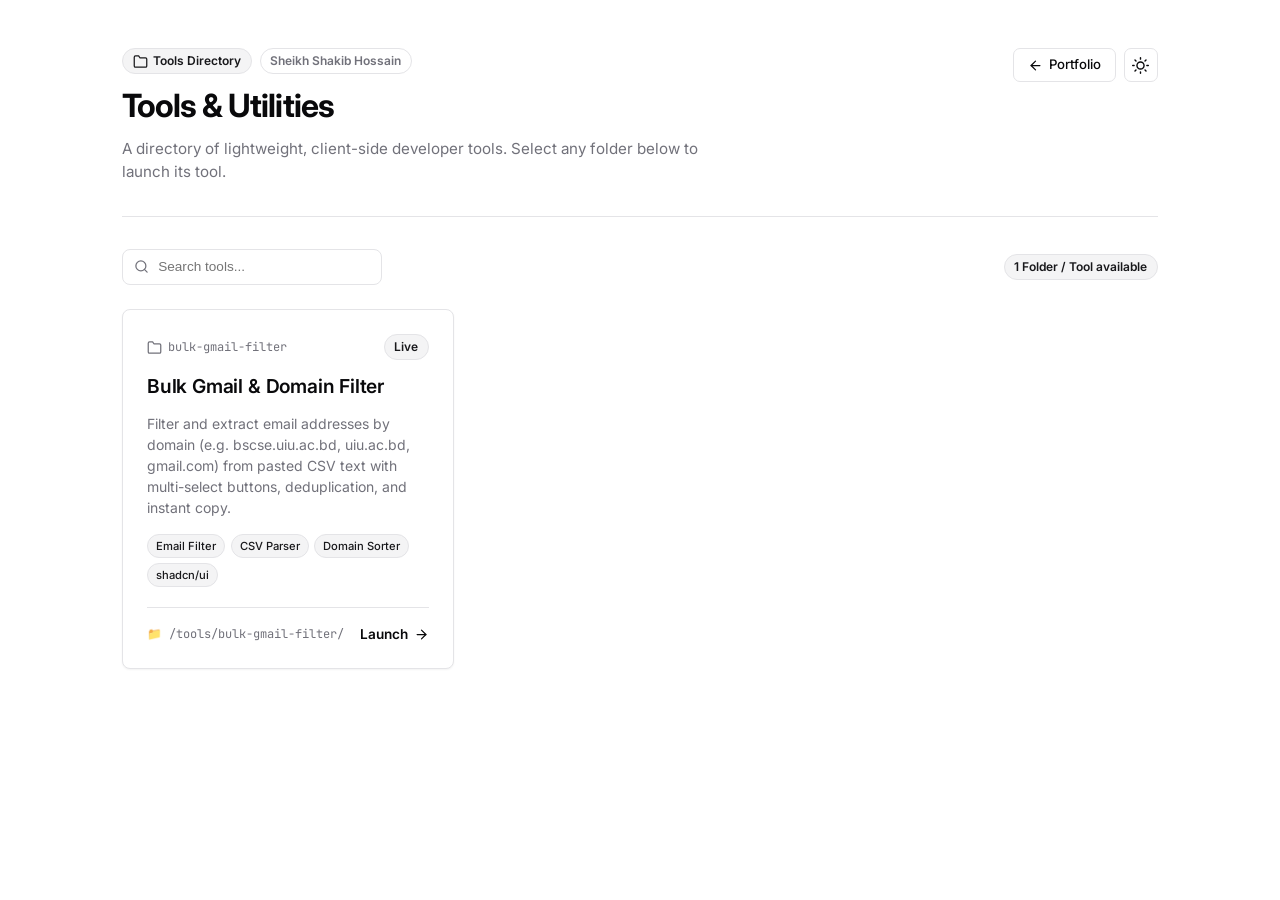
==== tools/index.html @ 1841dfca "tools" ====
<!DOCTYPE html>
<html lang="en">
<head>
  <meta charset="UTF-8">
  <meta name="viewport" content="width=device-width, initial-scale=1.0">
  <title>Tools Directory | Sheikh Shakib Hossain</title>
  <meta name="description" content="Directory of developer utilities and web tools built by Sheikh Shakib Hossain.">
  <meta name="author" content="Sheikh Shakib Hossain">

  <!-- Inter Font -->
  <link rel="preconnect" href="https://fonts.googleapis.com">
  <link rel="preconnect" href="https://fonts.gstatic.com" crossorigin>
  <link href="https://fonts.googleapis.com/css2?family=Inter:wght@400;500;600;700&family=JetBrains+Mono:wght@400;500&display=swap" rel="stylesheet">

  <style>
    /* shadcn/ui Inspired Black & White Theme */
    :root {
      --font-sans: "Inter", -apple-system, BlinkMacSystemFont, "Segoe UI", Roboto, "Helvetica Neue", Arial, sans-serif;
      --font-mono: "JetBrains Mono", ui-monospace, SFMono-Regular, Menlo, Monaco, Consolas, monospace;

      --background: #ffffff;
      --foreground: #09090b;
      --card: #ffffff;
      --card-foreground: #09090b;
      --primary: #18181b;
      --primary-foreground: #fafafa;
      --secondary: #f4f4f5;
      --secondary-foreground: #18181b;
      --muted: #f4f4f5;
      --muted-foreground: #71717a;
      --accent: #f4f4f5;
      --accent-foreground: #18181b;
      --border: #e4e4e7;
      --input: #e4e4e7;
      --input-focus: #09090b;
      --ring: #18181b;
      --radius: 0.5rem;
      --shadow-sm: 0 1px 2px 0 rgba(0, 0, 0, 0.05);
      --shadow: 0 1px 3px 0 rgba(0, 0, 0, 0.1), 0 1px 2px -1px rgba(0, 0, 0, 0.1);
      --shadow-md: 0 4px 6px -1px rgba(0, 0, 0, 0.1);
    }

    .dark {
      --background: #09090b;
      --foreground: #fafafa;
      --card: #09090b;
      --card-foreground: #fafafa;
      --primary: #fafafa;
      --primary-foreground: #18181b;
      --secondary: #27272a;
      --secondary-foreground: #fafafa;
      --muted: #27272a;
      --muted-foreground: #a1a1aa;
      --accent: #27272a;
      --accent-foreground: #fafafa;
      --border: #27272a;
      --input: #27272a;
      --input-focus: #fafafa;
      --ring: #d4d4d8;
      --shadow-sm: 0 1px 2px 0 rgba(0, 0, 0, 0.5);
      --shadow: 0 1px 3px 0 rgba(0, 0, 0, 0.5);
      --shadow-md: 0 4px 6px -1px rgba(0, 0, 0, 0.5);
    }

    *, *::before, *::after {
      box-sizing: border-box;
      margin: 0;
      padding: 0;
    }

    body {
      font-family: var(--font-sans);
      background-color: var(--background);
      color: var(--foreground);
      line-height: 1.5;
      min-height: 100vh;
      -webkit-font-smoothing: antialiased;
      -moz-osx-font-smoothing: grayscale;
      transition: background-color 0.2s ease, color 0.2s ease;
    }

    .container {
      max-width: 1100px;
      margin: 0 auto;
      padding: 2rem 1.25rem 4rem;
    }

    @media (min-width: 768px) {
      .container {
        padding: 3rem 2rem 5rem;
      }
    }

    /* Header */
    .header {
      display: flex;
      flex-direction: column;
      gap: 1.25rem;
      padding-bottom: 2rem;
      border-bottom: 1px solid var(--border);
      margin-bottom: 2rem;
    }

    @media (min-width: 640px) {
      .header {
        flex-direction: row;
        align-items: flex-start;
        justify-content: space-between;
      }
    }

    .header-info {
      display: flex;
      flex-direction: column;
      gap: 0.5rem;
    }

    .badge-group {
      display: flex;
      align-items: center;
      gap: 0.5rem;
    }

    .badge {
      display: inline-flex;
      align-items: center;
      gap: 0.35rem;
      font-size: 0.75rem;
      font-weight: 600;
      padding: 0.2rem 0.6rem;
      border-radius: 9999px;
      background-color: var(--secondary);
      color: var(--secondary-foreground);
      border: 1px solid var(--border);
    }

    .badge-outline {
      background: transparent;
      color: var(--muted-foreground);
    }

    .title {
      font-size: 2rem;
      font-weight: 700;
      letter-spacing: -0.03em;
      color: var(--foreground);
    }

    .description {
      font-size: 0.95rem;
      color: var(--muted-foreground);
      max-width: 620px;
    }

    .header-actions {
      display: flex;
      align-items: center;
      gap: 0.5rem;
    }

    /* Buttons */
    .btn {
      display: inline-flex;
      align-items: center;
      justify-content: center;
      gap: 0.4rem;
      font-family: var(--font-sans);
      font-size: 0.825rem;
      font-weight: 500;
      height: 2.15rem;
      padding: 0 0.85rem;
      border-radius: calc(var(--radius) - 1px);
      cursor: pointer;
      border: 1px solid transparent;
      transition: all 0.15s ease-in-out;
      outline: none;
      text-decoration: none;
      white-space: nowrap;
    }

    .btn:focus-visible {
      box-shadow: 0 0 0 2px var(--background), 0 0 0 4px var(--ring);
    }

    .btn-primary {
      background-color: var(--primary);
      color: var(--primary-foreground);
      border-color: var(--primary);
    }

    .btn-primary:hover {
      opacity: 0.9;
    }

    .btn-outline {
      background-color: transparent;
      color: var(--foreground);
      border-color: var(--border);
    }

    .btn-outline:hover {
      background-color: var(--accent);
    }

    .btn-icon-only {
      width: 2.15rem;
      padding: 0;
    }

    /* Toolbar / Search */
    .toolbar {
      display: flex;
      align-items: center;
      justify-content: space-between;
      gap: 1rem;
      margin-bottom: 1.5rem;
      flex-wrap: wrap;
    }

    .search-box {
      position: relative;
      display: inline-flex;
      align-items: center;
      min-width: 260px;
    }

    .search-box svg {
      position: absolute;
      left: 0.75rem;
      color: var(--muted-foreground);
      pointer-events: none;
    }

    .search-input {
      width: 100%;
      height: 2.25rem;
      padding: 0 0.75rem 0 2.2rem;
      font-size: 0.85rem;
      background: var(--background);
      border: 1px solid var(--border);
      border-radius: var(--radius);
      color: var(--foreground);
      outline: none;
      transition: border-color 0.15s, box-shadow 0.15s;
    }

    .search-input:focus {
      border-color: var(--input-focus);
      box-shadow: 0 0 0 1px var(--input-focus);
    }

    /* Grid of Tools */
    .tools-grid {
      display: grid;
      grid-template-columns: 1fr;
      gap: 1.25rem;
    }

    @media (min-width: 640px) {
      .tools-grid {
        grid-template-columns: repeat(auto-fill, minmax(320px, 1fr));
      }
    }

    /* Tool Card */
    .tool-card {
      background: var(--card);
      border: 1px solid var(--border);
      border-radius: var(--radius);
      padding: 1.5rem;
      box-shadow: var(--shadow-sm);
      display: flex;
      flex-direction: column;
      justify-content: space-between;
      transition: all 0.2s ease-in-out;
      text-decoration: none;
      color: inherit;
      position: relative;
      overflow: hidden;
    }

    .tool-card:hover {
      border-color: var(--foreground);
      box-shadow: var(--shadow);
      transform: translateY(-2px);
    }

    .card-top {
      display: flex;
      flex-direction: column;
      gap: 0.75rem;
      margin-bottom: 1.25rem;
    }

    .card-meta {
      display: flex;
      align-items: center;
      justify-content: space-between;
      gap: 0.5rem;
    }

    .folder-tag {
      font-family: var(--font-mono);
      font-size: 0.75rem;
      color: var(--muted-foreground);
      display: flex;
      align-items: center;
      gap: 0.35rem;
    }

    .tool-name {
      font-size: 1.2rem;
      font-weight: 600;
      letter-spacing: -0.01em;
      color: var(--foreground);
    }

    .tool-desc {
      font-size: 0.875rem;
      color: var(--muted-foreground);
      line-height: 1.5;
    }

    .tags-container {
      display: flex;
      flex-wrap: wrap;
      gap: 0.35rem;
      margin-top: 0.25rem;
    }

    .tag-chip {
      font-size: 0.7rem;
      padding: 0.15rem 0.5rem;
      border-radius: 9999px;
      background: var(--secondary);
      color: var(--secondary-foreground);
      border: 1px solid var(--border);
      font-weight: 500;
    }

    .card-footer {
      display: flex;
      align-items: center;
      justify-content: space-between;
      padding-top: 1rem;
      border-top: 1px solid var(--border);
      margin-top: auto;
    }

    .launch-link {
      display: inline-flex;
      align-items: center;
      gap: 0.35rem;
      font-size: 0.85rem;
      font-weight: 600;
      color: var(--foreground);
    }

    .tool-card:hover .launch-link svg {
      transform: translateX(3px);
    }

    .launch-link svg {
      transition: transform 0.15s ease;
    }

    /* Empty state */
    .empty-state {
      text-align: center;
      padding: 3rem 1rem;
      color: var(--muted-foreground);
      display: none;
    }

    /* Icon */
    .icon {
      width: 15px;
      height: 15px;
      stroke-width: 2;
      stroke: currentColor;
      fill: none;
      stroke-linecap: round;
      stroke-linejoin: round;
      display: inline-block;
      vertical-align: middle;
    }

    .icon-md {
      width: 17px;
      height: 17px;
    }
  </style>
</head>
<body>
  <div class="container">
    <!-- Header -->
    <header class="header">
      <div class="header-info">
        <div class="badge-group">
          <span class="badge">
            <svg class="icon" viewBox="0 0 24 24"><path d="M22 19a2 2 0 0 1-2 2H4a2 2 0 0 1-2-2V5a2 2 0 0 1 2-2h5l2 3h9a2 2 0 0 1 2 2z"></path></svg>
            Tools Directory
          </span>
          <span class="badge badge-outline">Sheikh Shakib Hossain</span>
        </div>
        <h1 class="title">Tools &amp; Utilities</h1>
        <p class="description">
          A directory of lightweight, client-side developer tools. Select any folder below to launch its tool.
        </p>
      </div>

      <div class="header-actions">
        <a href="../index.html" class="btn btn-outline" title="Back to Portfolio">
          <svg class="icon" viewBox="0 0 24 24"><line x1="19" y1="12" x2="5" y2="12"></line><polyline points="12 19 5 12 12 5"></polyline></svg>
          Portfolio
        </a>
        <button id="theme-btn" class="btn btn-outline btn-icon-only" aria-label="Toggle theme" title="Toggle theme">
          <svg id="theme-icon-light" class="icon icon-md" viewBox="0 0 24 24"><circle cx="12" cy="12" r="5"></circle><line x1="12" y1="1" x2="12" y2="3"></line><line x1="12" y1="21" x2="12" y2="23"></line><line x1="4.22" y1="4.22" x2="5.64" y2="5.64"></line><line x1="18.36" y1="18.36" x2="19.78" y2="19.78"></line><line x1="1" y1="12" x2="3" y2="12"></line><line x1="21" y1="12" x2="23" y2="12"></line><line x1="4.22" y1="19.78" x2="5.64" y2="18.36"></line><line x1="18.36" y1="5.64" x2="19.78" y2="4.22"></line></svg>
          <svg id="theme-icon-dark" class="icon icon-md" style="display:none;" viewBox="0 0 24 24"><path d="M21 12.79A9 9 0 1 1 11.21 3 7 7 0 0 0 21 12.79z"></path></svg>
        </button>
      </div>
    </header>

    <!-- Toolbar -->
    <div class="toolbar">
      <div class="search-box">
        <svg class="icon" viewBox="0 0 24 24"><circle cx="11" cy="11" r="8"></circle><line x1="21" y1="21" x2="16.65" y2="16.65"></line></svg>
        <input type="text" id="search-input" class="search-input" placeholder="Search tools..." aria-label="Search tools">
      </div>
      <div id="tools-counter" class="badge">1 Folder / Tool available</div>
    </div>

    <!-- Tools Grid -->
    <div id="tools-grid" class="tools-grid">
      <!-- Bulk Gmail & Domain Filter Tool -->
      <a href="bulk-gmail-filter/index.html" class="tool-card" data-title="bulk gmail domain filter email csv uiu">
        <div class="card-top">
          <div class="card-meta">
            <span class="folder-tag">
              <svg class="icon" viewBox="0 0 24 24"><path d="M22 19a2 2 0 0 1-2 2H4a2 2 0 0 1-2-2V5a2 2 0 0 1 2-2h5l2 3h9a2 2 0 0 1 2 2z"></path></svg>
              bulk-gmail-filter
            </span>
            <span class="badge">Live</span>
          </div>
          <h2 class="tool-name">Bulk Gmail &amp; Domain Filter</h2>
          <p class="tool-desc">
            Filter and extract email addresses by domain (e.g. bscse.uiu.ac.bd, uiu.ac.bd, gmail.com) from pasted CSV text with multi-select buttons, deduplication, and instant copy.
          </p>
          <div class="tags-container">
            <span class="tag-chip">Email Filter</span>
            <span class="tag-chip">CSV Parser</span>
            <span class="tag-chip">Domain Sorter</span>
            <span class="tag-chip">shadcn/ui</span>
          </div>
        </div>
        <div class="card-footer">
          <span class="folder-tag">📁 /tools/bulk-gmail-filter/</span>
          <span class="launch-link">
            Launch
            <svg class="icon" viewBox="0 0 24 24"><line x1="5" y1="12" x2="19" y2="12"></line><polyline points="12 5 19 12 12 19"></polyline></svg>
          </span>
        </div>
      </a>
    </div>

    <div id="empty-state" class="empty-state">
      <p>No tools found matching your search.</p>
    </div>
  </div>

  <script>
    // Theme toggle
    const themeBtn = document.getElementById('theme-btn');
    const iconLight = document.getElementById('theme-icon-light');
    const iconDark = document.getElementById('theme-icon-dark');

    function applyTheme(isDark) {
      if (isDark) {
        document.documentElement.classList.add('dark');
        iconLight.style.display = 'none';
        iconDark.style.display = 'block';
      } else {
        document.documentElement.classList.remove('dark');
        iconLight.style.display = 'block';
        iconDark.style.display = 'none';
      }
    }

    const savedTheme = localStorage.getItem('theme-mode');
    const prefersDark = window.matchMedia('(prefers-color-scheme: dark)').matches;
    applyTheme(savedTheme ? savedTheme === 'dark' : prefersDark);

    themeBtn.addEventListener('click', () => {
      const isDark = document.documentElement.classList.contains('dark');
      applyTheme(!isDark);
      localStorage.setItem('theme-mode', !isDark ? 'dark' : 'light');
    });

    // Search filter
    const searchInput = document.getElementById('search-input');
    const cards = document.querySelectorAll('.tool-card');
    const emptyState = document.getElementById('empty-state');
    const counter = document.getElementById('tools-counter');

    searchInput.addEventListener('input', (e) => {
      const query = e.target.value.toLowerCase().trim();
      let visible = 0;
      cards.forEach(card => {
        const text = (card.getAttribute('data-title') + ' ' + card.innerText).toLowerCase();
        if (text.includes(query)) {
          card.style.display = 'flex';
          visible++;
        } else {
          card.style.display = 'none';
        }
      });
      emptyState.style.display = visible === 0 ? 'block' : 'none';
      counter.textContent = `${visible} Folder${visible === 1 ? '' : 's'} / Tool${visible === 1 ? '' : 's'}`;
    });
  </script>
</body>
</html>
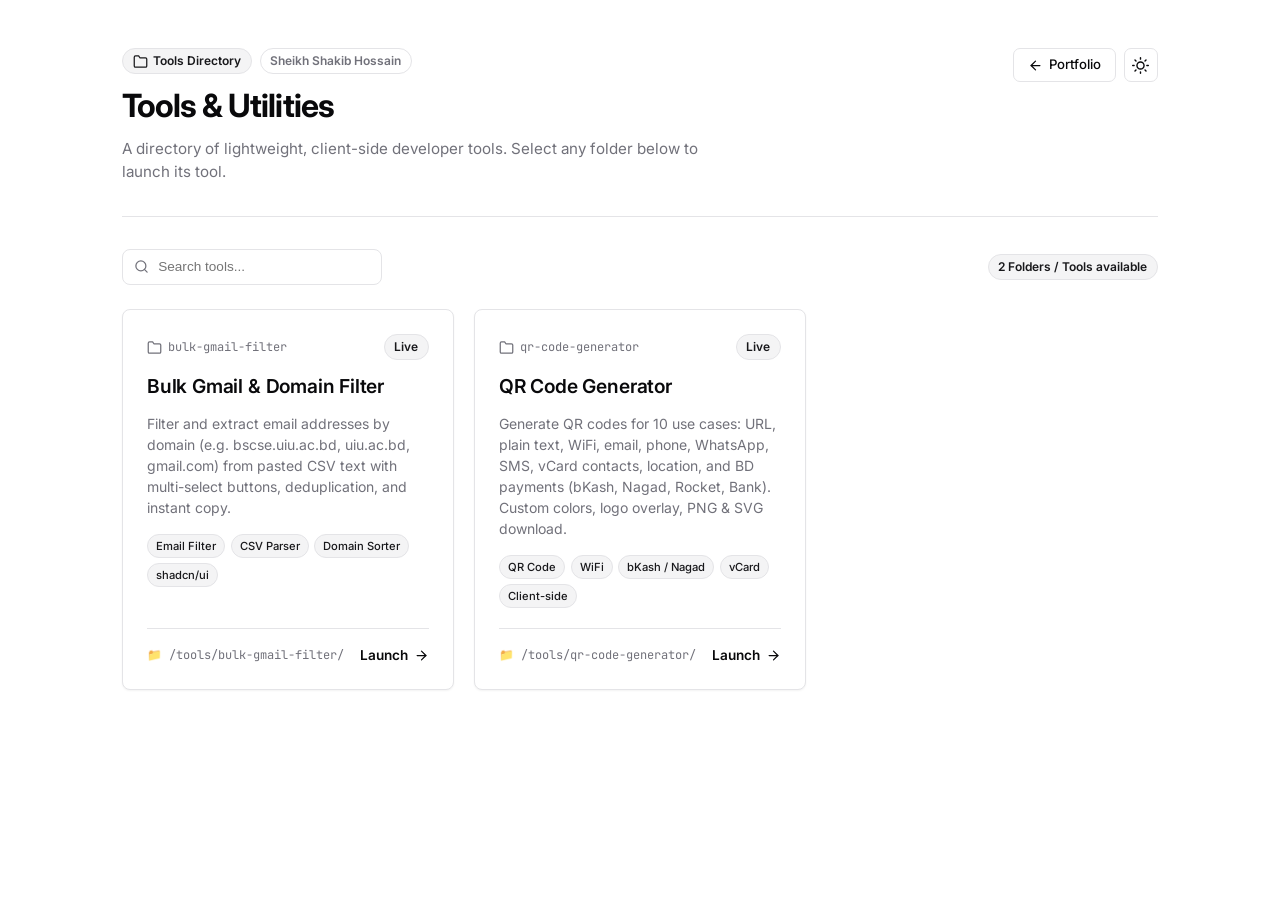
==== commit bbfdf96f: "different QR generatorsfor daily use" ====
--- a/tools/index.html
+++ b/tools/index.html
@@ -427,7 +427,7 @@
         <svg class="icon" viewBox="0 0 24 24"><circle cx="11" cy="11" r="8"></circle><line x1="21" y1="21" x2="16.65" y2="16.65"></line></svg>
         <input type="text" id="search-input" class="search-input" placeholder="Search tools..." aria-label="Search tools">
       </div>
-      <div id="tools-counter" class="badge">1 Folder / Tool available</div>
+      <div id="tools-counter" class="badge">2 Folders / Tools available</div>
     </div>
 
     <!-- Tools Grid -->
@@ -461,6 +461,37 @@
           </span>
         </div>
       </a>
+
+      <!-- QR Code Generator -->
+      <a href="qr-code-generator/index.html" class="tool-card" data-title="qr code generator wifi vcard bkash nagad rocket bank payment whatsapp sms location contact url">
+        <div class="card-top">
+          <div class="card-meta">
+            <span class="folder-tag">
+              <svg class="icon" viewBox="0 0 24 24"><path d="M22 19a2 2 0 0 1-2 2H4a2 2 0 0 1-2-2V5a2 2 0 0 1 2-2h5l2 3h9a2 2 0 0 1 2 2z"></path></svg>
+              qr-code-generator
+            </span>
+            <span class="badge">Live</span>
+          </div>
+          <h2 class="tool-name">QR Code Generator</h2>
+          <p class="tool-desc">
+            Generate QR codes for 10 use cases: URL, plain text, WiFi, email, phone, WhatsApp, SMS, vCard contacts, location, and BD payments (bKash, Nagad, Rocket, Bank). Custom colors, logo overlay, PNG &amp; SVG download.
+          </p>
+          <div class="tags-container">
+            <span class="tag-chip">QR Code</span>
+            <span class="tag-chip">WiFi</span>
+            <span class="tag-chip">bKash / Nagad</span>
+            <span class="tag-chip">vCard</span>
+            <span class="tag-chip">Client-side</span>
+          </div>
+        </div>
+        <div class="card-footer">
+          <span class="folder-tag">📁 /tools/qr-code-generator/</span>
+          <span class="launch-link">
+            Launch
+            <svg class="icon" viewBox="0 0 24 24"><line x1="5" y1="12" x2="19" y2="12"></line><polyline points="12 5 19 12 12 19"></polyline></svg>
+          </span>
+        </div>
+      </a>
     </div>
 
     <div id="empty-state" class="empty-state">
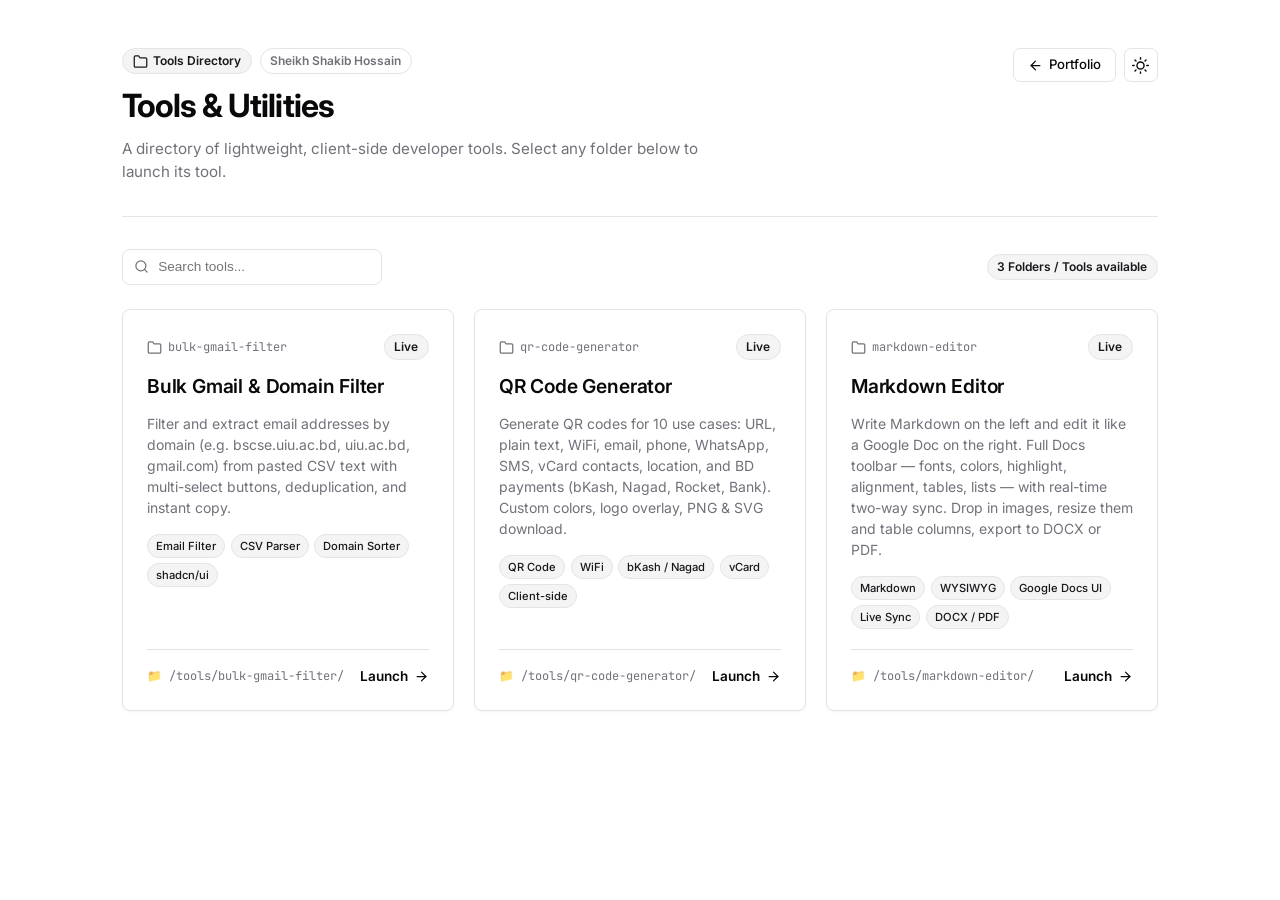
==== commit 9de8f5af: "markdown editor" ====
--- a/tools/index.html
+++ b/tools/index.html
@@ -6,6 +6,20 @@
   <title>Tools Directory | Sheikh Shakib Hossain</title>
   <meta name="description" content="Directory of developer utilities and web tools built by Sheikh Shakib Hossain.">
   <meta name="author" content="Sheikh Shakib Hossain">
+  <link rel="icon" type="image/png" href="../images/favicon.png">
+
+  <script>
+    // Early theme script to prevent FOUC (Flash of Unstyled Content)
+    (function () {
+      const savedTheme = localStorage.getItem('theme-mode');
+      const prefersDark = window.matchMedia('(prefers-color-scheme: dark)').matches;
+      if (savedTheme === 'dark' || (!savedTheme && prefersDark)) {
+        document.documentElement.classList.add('dark');
+      } else {
+        document.documentElement.classList.remove('dark');
+      }
+    })();
+  </script>
 
   <!-- Inter Font -->
   <link rel="preconnect" href="https://fonts.googleapis.com">
@@ -427,7 +441,7 @@
         <svg class="icon" viewBox="0 0 24 24"><circle cx="11" cy="11" r="8"></circle><line x1="21" y1="21" x2="16.65" y2="16.65"></line></svg>
         <input type="text" id="search-input" class="search-input" placeholder="Search tools..." aria-label="Search tools">
       </div>
-      <div id="tools-counter" class="badge">2 Folders / Tools available</div>
+      <div id="tools-counter" class="badge">3 Folders / Tools available</div>
     </div>
 
     <!-- Tools Grid -->
@@ -492,6 +506,36 @@
           </span>
         </div>
       </a>
+      <!-- Markdown Editor -->
+      <a href="markdown-editor/index.html" class="tool-card" data-title="markdown editor md preview live google docs writer wysiwyg two way sync convert table code block docx pdf export image resize">
+        <div class="card-top">
+          <div class="card-meta">
+            <span class="folder-tag">
+              <svg class="icon" viewBox="0 0 24 24"><path d="M22 19a2 2 0 0 1-2 2H4a2 2 0 0 1-2-2V5a2 2 0 0 1 2-2h5l2 3h9a2 2 0 0 1 2 2z"></path></svg>
+              markdown-editor
+            </span>
+            <span class="badge">Live</span>
+          </div>
+          <h2 class="tool-name">Markdown Editor</h2>
+          <p class="tool-desc">
+            Write Markdown on the left and edit it like a Google Doc on the right. Full Docs toolbar — fonts, colors, highlight, alignment, tables, lists — with real-time two-way sync. Drop in images, resize them and table columns, export to DOCX or PDF.
+          </p>
+          <div class="tags-container">
+            <span class="tag-chip">Markdown</span>
+            <span class="tag-chip">WYSIWYG</span>
+            <span class="tag-chip">Google Docs UI</span>
+            <span class="tag-chip">Live Sync</span>
+            <span class="tag-chip">DOCX / PDF</span>
+          </div>
+        </div>
+        <div class="card-footer">
+          <span class="folder-tag">📁 /tools/markdown-editor/</span>
+          <span class="launch-link">
+            Launch
+            <svg class="icon" viewBox="0 0 24 24"><line x1="5" y1="12" x2="19" y2="12"></line><polyline points="12 5 19 12 12 19"></polyline></svg>
+          </span>
+        </div>
+      </a>
     </div>
 
     <div id="empty-state" class="empty-state">
@@ -525,6 +569,13 @@
       const isDark = document.documentElement.classList.contains('dark');
       applyTheme(!isDark);
       localStorage.setItem('theme-mode', !isDark ? 'dark' : 'light');
+    });
+
+    // Follow system color scheme changes if the user hasn't set a preference
+    window.matchMedia('(prefers-color-scheme: dark)').addEventListener('change', (e) => {
+      if (!localStorage.getItem('theme-mode')) {
+        applyTheme(e.matches);
+      }
     });
 
     // Search filter
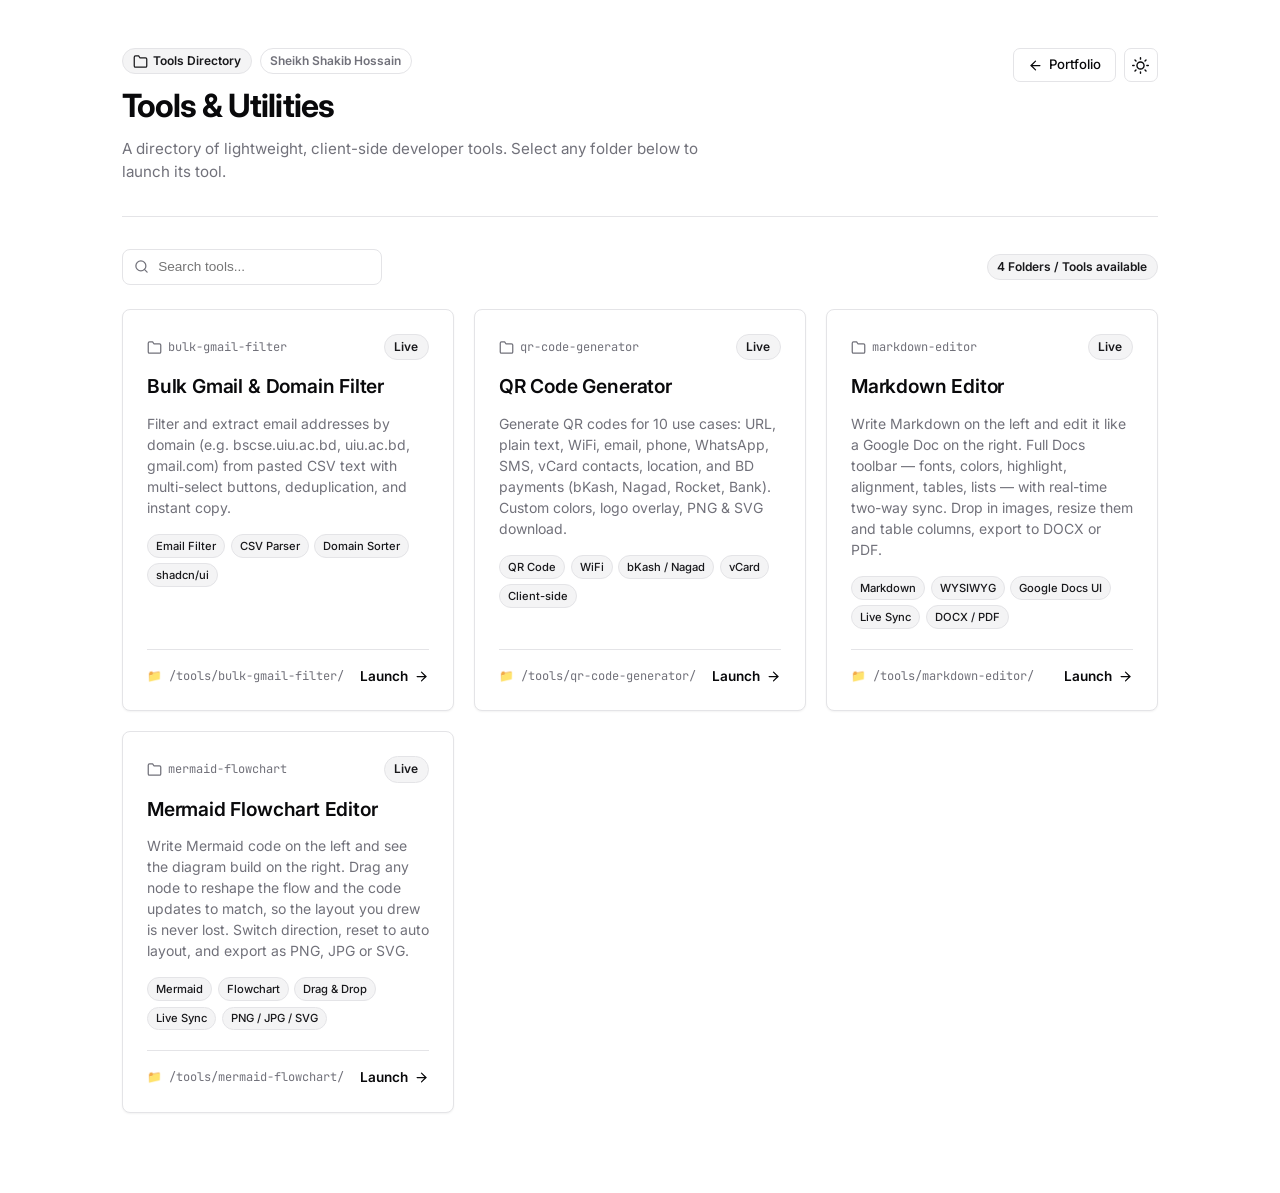
==== commit d1ce30a7: "tool mermeid-flowchart added" ====
--- a/tools/index.html
+++ b/tools/index.html
@@ -441,7 +441,7 @@
         <svg class="icon" viewBox="0 0 24 24"><circle cx="11" cy="11" r="8"></circle><line x1="21" y1="21" x2="16.65" y2="16.65"></line></svg>
         <input type="text" id="search-input" class="search-input" placeholder="Search tools..." aria-label="Search tools">
       </div>
-      <div id="tools-counter" class="badge">3 Folders / Tools available</div>
+      <div id="tools-counter" class="badge">4 Folders / Tools available</div>
     </div>
 
     <!-- Tools Grid -->
@@ -530,6 +530,37 @@
         </div>
         <div class="card-footer">
           <span class="folder-tag">📁 /tools/markdown-editor/</span>
+          <span class="launch-link">
+            Launch
+            <svg class="icon" viewBox="0 0 24 24"><line x1="5" y1="12" x2="19" y2="12"></line><polyline points="12 5 19 12 12 19"></polyline></svg>
+          </span>
+        </div>
+      </a>
+
+      <!-- Mermaid Flowchart Editor -->
+      <a href="mermaid-flowchart/index.html" class="tool-card" data-title="mermaid flowchart diagram editor drag drop live preview rearrange nodes export png jpg svg architecture flow chart sequence">
+        <div class="card-top">
+          <div class="card-meta">
+            <span class="folder-tag">
+              <svg class="icon" viewBox="0 0 24 24"><path d="M22 19a2 2 0 0 1-2 2H4a2 2 0 0 1-2-2V5a2 2 0 0 1 2-2h5l2 3h9a2 2 0 0 1 2 2z"></path></svg>
+              mermaid-flowchart
+            </span>
+            <span class="badge">Live</span>
+          </div>
+          <h2 class="tool-name">Mermaid Flowchart Editor</h2>
+          <p class="tool-desc">
+            Write Mermaid code on the left and see the diagram build on the right. Drag any node to reshape the flow and the code updates to match, so the layout you drew is never lost. Switch direction, reset to auto layout, and export as PNG, JPG or SVG.
+          </p>
+          <div class="tags-container">
+            <span class="tag-chip">Mermaid</span>
+            <span class="tag-chip">Flowchart</span>
+            <span class="tag-chip">Drag &amp; Drop</span>
+            <span class="tag-chip">Live Sync</span>
+            <span class="tag-chip">PNG / JPG / SVG</span>
+          </div>
+        </div>
+        <div class="card-footer">
+          <span class="folder-tag">📁 /tools/mermaid-flowchart/</span>
           <span class="launch-link">
             Launch
             <svg class="icon" viewBox="0 0 24 24"><line x1="5" y1="12" x2="19" y2="12"></line><polyline points="12 5 19 12 12 19"></polyline></svg>
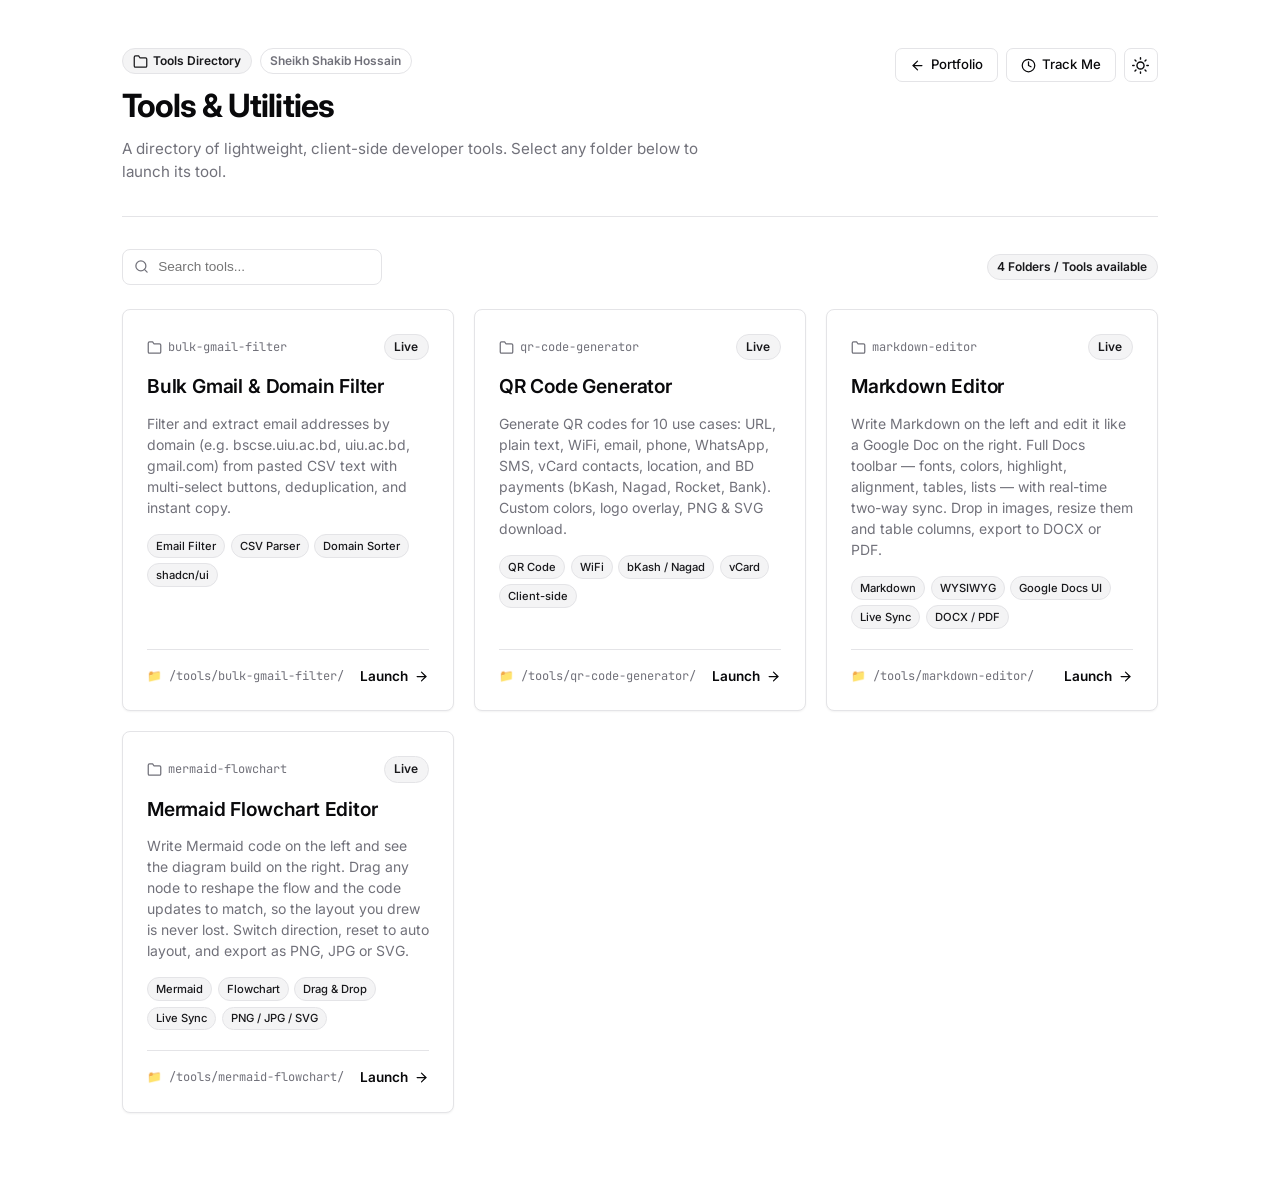
==== commit 922153c9: "track where i am" ====
--- a/tools/index.html
+++ b/tools/index.html
@@ -428,6 +428,10 @@
           <svg class="icon" viewBox="0 0 24 24"><line x1="19" y1="12" x2="5" y2="12"></line><polyline points="12 19 5 12 12 5"></polyline></svg>
           Portfolio
         </a>
+        <a href="../trackme/index.html" class="btn btn-outline" title="Check my availability and book a counseling appointment">
+          <svg class="icon" viewBox="0 0 24 24"><circle cx="12" cy="12" r="10"></circle><polyline points="12 6 12 12 16 14"></polyline></svg>
+          Track Me
+        </a>
         <button id="theme-btn" class="btn btn-outline btn-icon-only" aria-label="Toggle theme" title="Toggle theme">
           <svg id="theme-icon-light" class="icon icon-md" viewBox="0 0 24 24"><circle cx="12" cy="12" r="5"></circle><line x1="12" y1="1" x2="12" y2="3"></line><line x1="12" y1="21" x2="12" y2="23"></line><line x1="4.22" y1="4.22" x2="5.64" y2="5.64"></line><line x1="18.36" y1="18.36" x2="19.78" y2="19.78"></line><line x1="1" y1="12" x2="3" y2="12"></line><line x1="21" y1="12" x2="23" y2="12"></line><line x1="4.22" y1="19.78" x2="5.64" y2="18.36"></line><line x1="18.36" y1="5.64" x2="19.78" y2="4.22"></line></svg>
           <svg id="theme-icon-dark" class="icon icon-md" style="display:none;" viewBox="0 0 24 24"><path d="M21 12.79A9 9 0 1 1 11.21 3 7 7 0 0 0 21 12.79z"></path></svg>
